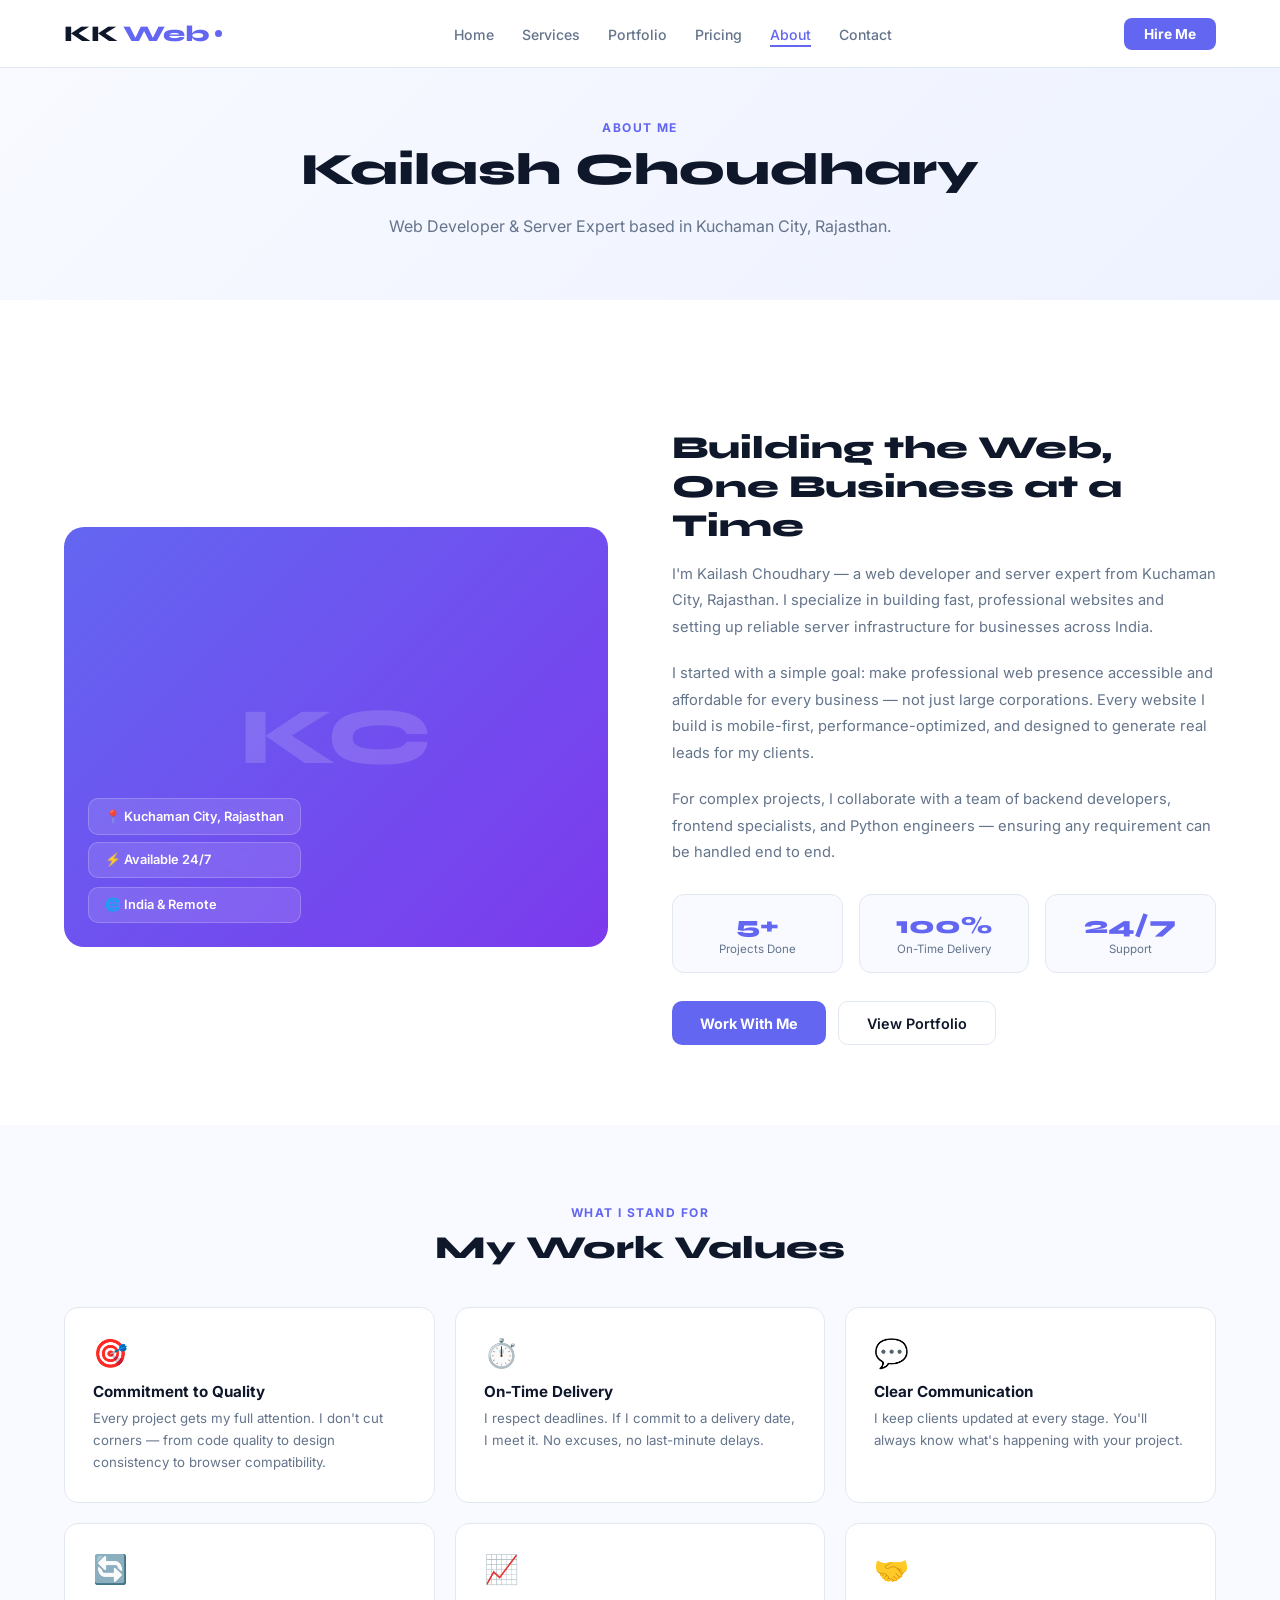
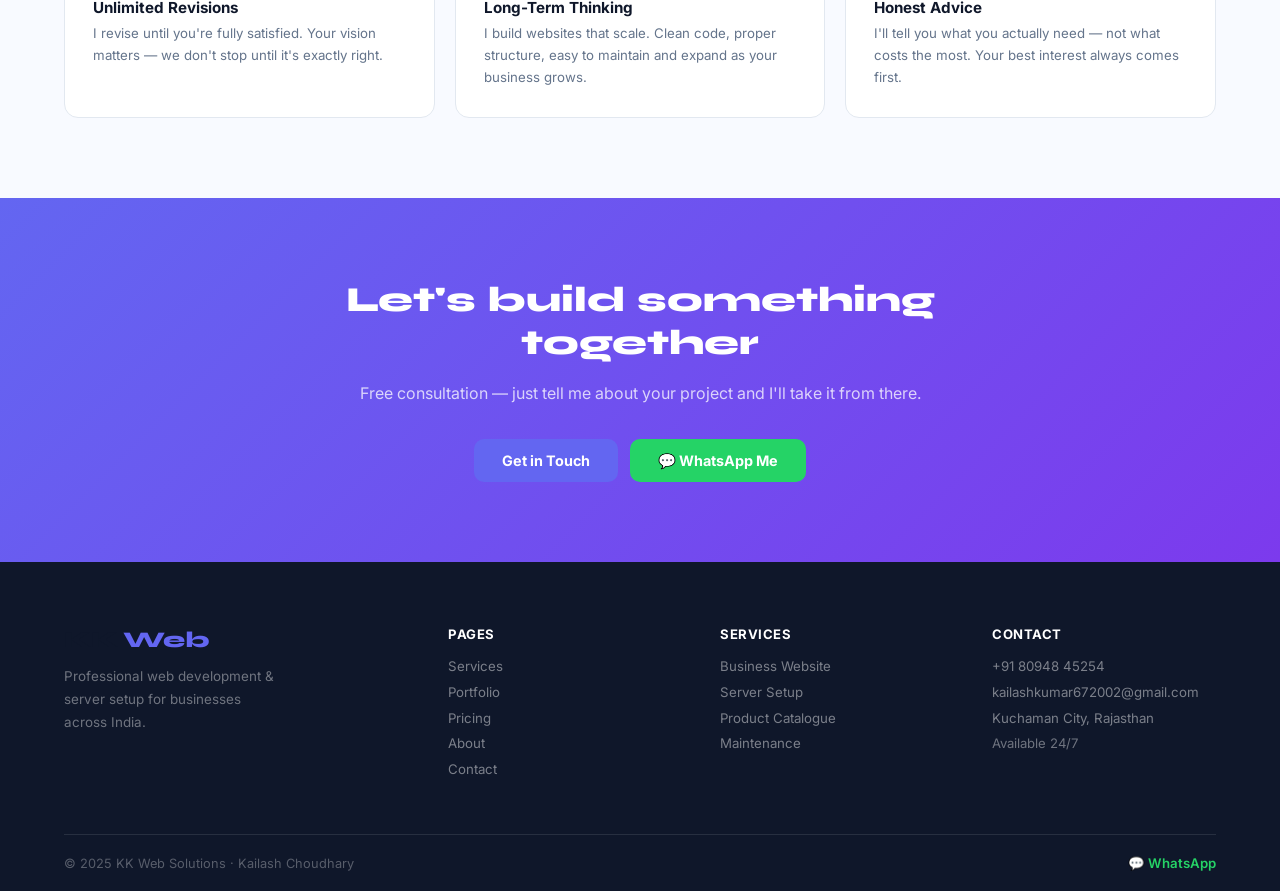
==== about.html @ 5580b055 "Add files via upload" ====
<!DOCTYPE html>
<html lang="en">
<head>
  <meta charset="UTF-8"/><meta name="viewport" content="width=device-width, initial-scale=1.0"/>
  <title>About — KK Web Solutions</title>
  <link rel="preconnect" href="https://fonts.googleapis.com"/>
  <link href="https://fonts.googleapis.com/css2?family=Inter:wght@400;500;600;700;800;900&family=Syne:wght@700;800&display=swap" rel="stylesheet"/>
  <link rel="stylesheet" href="style.css"/>
</head>
<body>
<nav class="navbar"><a href="index.html" class="nav-logo">KK<span>Web</span><div class="nav-dot"></div></a><ul class="nav-links"><li><a href="index.html">Home</a></li><li><a href="services.html">Services</a></li><li><a href="portfolio.html">Portfolio</a></li><li><a href="pricing.html">Pricing</a></li><li><a href="about.html" class="active">About</a></li><li><a href="contact.html">Contact</a></li></ul><a href="contact.html" class="nav-cta">Hire Me</a><button class="hamburger" onclick="toggleMenu()">☰</button></nav>
<div class="mobile-menu" id="mobileMenu"><a href="index.html" onclick="closeMenu()">Home</a><a href="services.html" onclick="closeMenu()">Services</a><a href="portfolio.html" onclick="closeMenu()">Portfolio</a><a href="pricing.html" onclick="closeMenu()">Pricing</a><a href="about.html" onclick="closeMenu()">About</a><a href="contact.html" onclick="closeMenu()">Contact</a></div>

<div class="page-hero">
  <span class="eyebrow">About Me</span>
  <h1>Kailash Choudhary</h1>
  <p>Web Developer & Server Expert based in Kuchaman City, Rajasthan.</p>
</div>

<section class="section">
  <div class="container">
    <div class="about-grid">
      <div class="about-img-box">
        <div class="about-avatar">KC</div>
        <div class="about-badge-stack">
          <div class="about-badge">📍 Kuchaman City, Rajasthan</div>
          <div class="about-badge">⚡ Available 24/7</div>
          <div class="about-badge">🌐 India & Remote</div>
        </div>
      </div>
      <div class="about-content">
        <h2>Building the Web, One Business at a Time</h2>
        <p>I'm Kailash Choudhary — a web developer and server expert from Kuchaman City, Rajasthan. I specialize in building fast, professional websites and setting up reliable server infrastructure for businesses across India.</p>
        <p>I started with a simple goal: make professional web presence accessible and affordable for every business — not just large corporations. Every website I build is mobile-first, performance-optimized, and designed to generate real leads for my clients.</p>
        <p>For complex projects, I collaborate with a team of backend developers, frontend specialists, and Python engineers — ensuring any requirement can be handled end to end.</p>
        <div class="about-stats">
          <div class="ab-stat"><div class="ab-stat-n">5+</div><div class="ab-stat-l">Projects Done</div></div>
          <div class="ab-stat"><div class="ab-stat-n">100%</div><div class="ab-stat-l">On-Time Delivery</div></div>
          <div class="ab-stat"><div class="ab-stat-n">24/7</div><div class="ab-stat-l">Support</div></div>
        </div>
        <div style="display:flex;gap:12px;flex-wrap:wrap">
          <a href="contact.html" class="btn-primary">Work With Me</a>
          <a href="portfolio.html" class="btn-secondary">View Portfolio</a>
        </div>
      </div>
    </div>
  </div>
</section>

<section class="section bg2">
  <div class="container">
    <div class="section-head center">
      <div class="eyebrow">What I Stand For</div>
      <h2 class="s-title">My Work Values</h2>
    </div>
    <div class="why-grid">
      <div class="why-card"><div class="why-icon">🎯</div><h3>Commitment to Quality</h3><p>Every project gets my full attention. I don't cut corners — from code quality to design consistency to browser compatibility.</p></div>
      <div class="why-card"><div class="why-icon">⏱️</div><h3>On-Time Delivery</h3><p>I respect deadlines. If I commit to a delivery date, I meet it. No excuses, no last-minute delays.</p></div>
      <div class="why-card"><div class="why-icon">💬</div><h3>Clear Communication</h3><p>I keep clients updated at every stage. You'll always know what's happening with your project.</p></div>
      <div class="why-card"><div class="why-icon">🔄</div><h3>Unlimited Revisions</h3><p>I revise until you're fully satisfied. Your vision matters — we don't stop until it's exactly right.</p></div>
      <div class="why-card"><div class="why-icon">📈</div><h3>Long-Term Thinking</h3><p>I build websites that scale. Clean code, proper structure, easy to maintain and expand as your business grows.</p></div>
      <div class="why-card"><div class="why-icon">🤝</div><h3>Honest Advice</h3><p>I'll tell you what you actually need — not what costs the most. Your best interest always comes first.</p></div>
    </div>
  </div>
</section>

<section class="cta-section">
  <div class="container"><div class="cta-inner"><h2>Let's build something together</h2><p>Free consultation — just tell me about your project and I'll take it from there.</p><div class="cta-btns"><a href="contact.html" class="btn-primary">Get in Touch</a><a href="https://wa.me/918094845254" target="_blank" class="btn-wa">💬 WhatsApp Me</a></div></div></div>
</section>

<footer class="footer"><div class="container"><div class="footer-top"><div class="footer-brand"><div class="nav-logo" style="margin-bottom:.75rem">KK<span>Web</span></div><p>Professional web development & server setup for businesses across India.</p></div><div class="footer-links-col"><h4>Pages</h4><a href="services.html">Services</a><a href="portfolio.html">Portfolio</a><a href="pricing.html">Pricing</a><a href="about.html">About</a><a href="contact.html">Contact</a></div><div class="footer-links-col"><h4>Services</h4><a href="services.html">Business Website</a><a href="services.html">Server Setup</a><a href="services.html">Product Catalogue</a><a href="services.html">Maintenance</a></div><div class="footer-links-col"><h4>Contact</h4><a href="tel:+918094845254">+91 80948 45254</a><a href="mailto:kailashkumar672002@gmail.com">kailashkumar672002@gmail.com</a><a href="#">Kuchaman City, Rajasthan</a><span style="color:rgba(255,255,255,.4);font-size:.82rem">Available 24/7</span></div></div><div class="footer-bottom"><p>© 2025 KK Web Solutions · Kailash Choudhary</p><a href="https://wa.me/918094845254" target="_blank" class="footer-wa">💬 WhatsApp</a></div></div></footer>
<script src="main.js"></script>
</body></html>
---- style.css ----
*,*::before,*::after{box-sizing:border-box;margin:0;padding:0}
:root{--primary:#0f172a;--accent:#6366f1;--accent2:#22d3ee;--text:#0f172a;--muted:#64748b;--border:#e2e8f0;--bg:#fff;--bg2:#f8faff;--r:14px}
html{scroll-behavior:smooth}
body{font-family:'Inter',sans-serif;color:var(--text);background:var(--bg);overflow-x:hidden}

/* NAV */
.navbar{position:fixed;top:0;left:0;right:0;z-index:999;background:rgba(255,255,255,.95);backdrop-filter:blur(12px);border-bottom:1px solid var(--border);padding:0 5%;display:flex;align-items:center;justify-content:space-between;height:68px}
.nav-logo{font-family:'Syne',sans-serif;font-size:1.4rem;font-weight:800;color:var(--primary);text-decoration:none;display:flex;align-items:center;gap:5px}
.nav-logo span{color:var(--accent)}
.nav-dot{width:7px;height:7px;border-radius:50%;background:var(--accent);animation:pulse 2s infinite}
@keyframes pulse{0%,100%{transform:scale(1);opacity:1}50%{transform:scale(1.5);opacity:.5}}
.nav-links{display:flex;gap:1.75rem;list-style:none}
.nav-links a{text-decoration:none;color:var(--muted);font-weight:500;font-size:.88rem;transition:color .2s;padding-bottom:2px;border-bottom:2px solid transparent}
.nav-links a:hover,.nav-links a.active{color:var(--accent);border-bottom-color:var(--accent)}
.nav-cta{background:var(--accent);color:#fff;padding:.5rem 1.25rem;border-radius:8px;font-weight:700;font-size:.86rem;text-decoration:none;transition:background .2s;white-space:nowrap}
.nav-cta:hover{background:#4f46e5}
.hamburger{display:none;background:none;border:none;cursor:pointer;font-size:1.5rem;color:var(--text)}
.mobile-menu{display:none;position:fixed;top:68px;left:0;right:0;background:#fff;border-bottom:1px solid var(--border);padding:1rem 5%;z-index:998;flex-direction:column}
.mobile-menu.open{display:flex}
.mobile-menu a{padding:.85rem 0;color:var(--text);text-decoration:none;font-weight:600;border-bottom:1px solid var(--border);font-size:.95rem}

/* HERO */
.hero{min-height:100vh;padding:120px 5% 80px;display:flex;align-items:center;background:linear-gradient(135deg,#f8faff 0%,#eef2ff 60%,#f0fdff 100%);position:relative;overflow:hidden}
.hero::before{content:'';position:absolute;top:-150px;right:-150px;width:500px;height:500px;background:radial-gradient(circle,rgba(99,102,241,.1) 0%,transparent 70%);border-radius:50%}
.hero-inner{max-width:1200px;margin:0 auto;width:100%;display:grid;grid-template-columns:1fr 1fr;gap:4rem;align-items:center;position:relative;z-index:1}
.hero-badge{display:inline-flex;align-items:center;gap:6px;background:#eef2ff;color:var(--accent);padding:.4rem 1rem;border-radius:50px;font-size:.78rem;font-weight:600;letter-spacing:.04em;margin-bottom:1.25rem;border:1px solid #c7d2fe}
.hero h1{font-family:'Syne',sans-serif;font-size:clamp(1.9rem,3.5vw,3rem);font-weight:800;line-height:1.15;color:var(--primary);margin-bottom:1.25rem}
.hero h1 em{color:var(--accent);font-style:normal}
.hero p{font-size:.97rem;color:var(--muted);line-height:1.75;margin-bottom:2rem;max-width:480px}
.hero-btns{display:flex;gap:12px;flex-wrap:wrap;margin-bottom:2rem}
.hero-trust{display:flex;align-items:center;gap:1.25rem}
.trust-item{display:flex;flex-direction:column}
.trust-num{font-family:'Syne',sans-serif;font-weight:800;font-size:1.1rem;color:var(--primary)}
.trust-label{font-size:.72rem;color:var(--muted);margin-top:1px}
.trust-div{width:1px;height:32px;background:var(--border)}

/* HERO CARD */
.hero-visual{display:flex;align-items:center;justify-content:center;position:relative}
.hero-card{background:#fff;border-radius:20px;padding:1.75rem;box-shadow:0 20px 60px rgba(0,0,0,.1);width:100%;max-width:360px;border:1px solid var(--border);position:relative}
.float-badge{position:absolute;background:#fff;border-radius:10px;padding:.5rem .9rem;box-shadow:0 8px 24px rgba(0,0,0,.1);font-size:.78rem;font-weight:600;display:flex;align-items:center;gap:5px;border:1px solid var(--border);animation:floatY 3s ease-in-out infinite;white-space:nowrap}
.fb1{top:-16px;right:-10px}
.fb2{bottom:16px;left:-20px;animation-delay:1s}
@keyframes floatY{0%,100%{transform:translateY(0)}50%{transform:translateY(-8px)}}
.hc-top{display:flex;align-items:center;gap:10px;margin-bottom:1.25rem}
.hc-av{width:48px;height:48px;border-radius:50%;background:linear-gradient(135deg,var(--accent),var(--accent2));display:flex;align-items:center;justify-content:center;color:#fff;font-family:'Syne',sans-serif;font-weight:800;font-size:1rem;flex-shrink:0}
.hc-name{font-weight:700;font-size:.92rem}
.hc-role{font-size:.74rem;color:var(--muted)}
.hc-status{margin-left:auto;background:#dcfce7;color:#16a34a;font-size:.7rem;font-weight:600;padding:.22rem .65rem;border-radius:50px;white-space:nowrap}
.hc-tags{display:flex;flex-wrap:wrap;gap:6px;margin-bottom:1.25rem}
.hc-tag{background:#f1f5f9;color:var(--muted);font-size:.72rem;font-weight:600;padding:.25rem .65rem;border-radius:6px}
.hc-tag.on{background:#eef2ff;color:var(--accent)}
.hc-stats{display:grid;grid-template-columns:1fr 1fr 1fr;gap:8px}
.hc-stat{background:var(--bg2);border-radius:10px;padding:.65rem .5rem;text-align:center}
.hc-stat-n{font-family:'Syne',sans-serif;font-weight:800;font-size:1.15rem;color:var(--primary)}
.hc-stat-l{font-size:.65rem;color:var(--muted);margin-top:2px}

/* BUTTONS */
.btn-primary{background:var(--accent);color:#fff;padding:.8rem 1.75rem;border-radius:10px;font-weight:700;font-size:.9rem;text-decoration:none;transition:all .2s;display:inline-flex;align-items:center;gap:8px}
.btn-primary:hover{background:#4f46e5;transform:translateY(-2px);box-shadow:0 8px 24px rgba(99,102,241,.3)}
.btn-secondary{background:#fff;color:var(--primary);padding:.8rem 1.75rem;border-radius:10px;font-weight:600;font-size:.9rem;text-decoration:none;transition:all .2s;border:1.5px solid var(--border);display:inline-flex;align-items:center;gap:8px}
.btn-secondary:hover{border-color:var(--accent);color:var(--accent)}
.btn-wa{background:#25d366;color:#fff;padding:.8rem 1.75rem;border-radius:10px;font-weight:700;font-size:.9rem;text-decoration:none;transition:all .2s;display:inline-flex;align-items:center;gap:8px}
.btn-wa:hover{background:#22c35e}

/* SECTIONS */
section.section{padding:5rem 5%}
.container{max-width:1200px;margin:0 auto}
.bg-dark{background:var(--primary)}
.bg2{background:var(--bg2)}
.eyebrow{font-size:.75rem;font-weight:700;letter-spacing:.12em;text-transform:uppercase;color:var(--accent);margin-bottom:.5rem}
.eyebrow.light{color:var(--accent2)}
.s-title{font-family:'Syne',sans-serif;font-size:clamp(1.5rem,2.8vw,2rem);font-weight:800;color:var(--primary);margin-bottom:.75rem}
.s-title.light{color:#fff}
.s-sub{font-size:.95rem;color:var(--muted);max-width:540px;line-height:1.7;margin-bottom:2.5rem}
.center-text{text-align:center}
.section-head.center{text-align:center;margin-bottom:2.5rem}
.section-head.center .s-sub{margin:0 auto 2.5rem}

/* SERVICES MINI */
.services-mini-grid{display:grid;grid-template-columns:repeat(4,1fr);gap:20px}
.svc-mini{background:rgba(255,255,255,.06);border:1px solid rgba(255,255,255,.1);border-radius:var(--r);padding:1.75rem;transition:all .3s}
.svc-mini:hover{background:rgba(255,255,255,.1);transform:translateY(-4px)}
.svc-mini-icon{font-size:1.75rem;margin-bottom:1rem}
.svc-mini h3{font-size:.95rem;font-weight:700;color:#fff;margin-bottom:.5rem}
.svc-mini p{font-size:.82rem;color:rgba(255,255,255,.55);line-height:1.6;margin-bottom:.75rem}
.svc-mini a{font-size:.8rem;font-weight:600;color:var(--accent2);text-decoration:none}
.svc-mini a:hover{text-decoration:underline}

/* PROCESS */
.process-steps{display:grid;grid-template-columns:repeat(4,1fr);gap:24px;position:relative}
.process-steps::before{content:'';position:absolute;top:28px;left:10%;right:10%;height:2px;background:linear-gradient(90deg,var(--accent),var(--accent2))}
.step{text-align:center;position:relative;z-index:1}
.step-num{width:56px;height:56px;border-radius:50%;background:#fff;border:2.5px solid var(--accent);display:flex;align-items:center;justify-content:center;margin:0 auto 1rem;font-family:'Syne',sans-serif;font-weight:800;font-size:1.1rem;color:var(--accent);box-shadow:0 4px 16px rgba(99,102,241,.15)}
.step h3{font-size:.95rem;font-weight:700;margin-bottom:.4rem}
.step p{font-size:.82rem;color:var(--muted);line-height:1.6}

/* WHY */
.why-grid{display:grid;grid-template-columns:repeat(3,1fr);gap:20px}
.why-card{padding:1.75rem;border-radius:var(--r);background:#fff;border:1.5px solid var(--border);transition:all .3s}
.why-card:hover{border-color:var(--accent);transform:translateY(-4px);box-shadow:0 10px 30px rgba(99,102,241,.1)}
.why-icon{font-size:1.75rem;margin-bottom:.75rem}
.why-card h3{font-size:.95rem;font-weight:700;margin-bottom:.4rem}
.why-card p{font-size:.83rem;color:var(--muted);line-height:1.65}

/* CTA */
.cta-section{background:linear-gradient(135deg,var(--accent),#7c3aed);padding:5rem 5%}
.cta-inner{max-width:700px;margin:0 auto;text-align:center}
.cta-inner h2{font-family:'Syne',sans-serif;font-size:clamp(1.5rem,3vw,2.2rem);font-weight:800;color:#fff;margin-bottom:1rem}
.cta-inner p{color:rgba(255,255,255,.75);font-size:1rem;margin-bottom:2rem;line-height:1.7}
.cta-btns{display:flex;gap:12px;justify-content:center;flex-wrap:wrap}

/* PAGE HERO */
.page-hero{padding:120px 5% 60px;background:linear-gradient(135deg,#f8faff,#eef2ff);text-align:center}
.page-hero .eyebrow{display:block;margin-bottom:.5rem}
.page-hero h1{font-family:'Syne',sans-serif;font-size:clamp(1.8rem,4vw,2.8rem);font-weight:800;color:var(--primary);margin-bottom:1rem}
.page-hero p{font-size:1rem;color:var(--muted);max-width:560px;margin:0 auto;line-height:1.75}

/* SERVICES PAGE */
.services-grid{display:grid;grid-template-columns:repeat(3,1fr);gap:24px;margin-top:3rem}
.svc-card{background:#fff;border-radius:var(--r);padding:2rem;border:1.5px solid var(--border);transition:all .3s;position:relative;overflow:hidden}
.svc-card::before{content:'';position:absolute;top:0;left:0;right:0;height:3px;background:linear-gradient(90deg,var(--accent),var(--accent2));transform:scaleX(0);transition:transform .3s}
.svc-card:hover{transform:translateY(-6px);box-shadow:0 20px 50px rgba(0,0,0,.08)}
.svc-card:hover::before{transform:scaleX(1)}
.svc-icon{width:52px;height:52px;border-radius:12px;display:flex;align-items:center;justify-content:center;font-size:1.4rem;margin-bottom:1.25rem}
.svc-card h3{font-size:1.05rem;font-weight:700;margin-bottom:.5rem}
.svc-card p{font-size:.87rem;color:var(--muted);line-height:1.65;margin-bottom:1rem}
.svc-features{list-style:none;margin-bottom:1.25rem}
.svc-features li{font-size:.82rem;color:var(--muted);padding:.3rem 0;display:flex;align-items:center;gap:7px;border-bottom:1px solid var(--border)}
.svc-features li::before{content:'✓';color:var(--accent);font-weight:700;flex-shrink:0}
.svc-price{font-weight:700;color:var(--accent);font-size:.92rem;padding-top:.5rem}

/* PORTFOLIO */
.portfolio-grid{display:grid;grid-template-columns:repeat(2,1fr);gap:28px;margin-top:3rem}
.proj-card{border-radius:var(--r);overflow:hidden;border:1.5px solid var(--border);transition:all .3s;background:#fff}
.proj-card:hover{transform:translateY(-4px);box-shadow:0 16px 40px rgba(0,0,0,.1)}
.proj-thumb{height:200px;display:flex;align-items:center;justify-content:center}
.proj-body{padding:1.5rem}
.proj-tag{font-size:.7rem;font-weight:700;letter-spacing:.08em;text-transform:uppercase;color:var(--accent);background:#eef2ff;padding:.22rem .65rem;border-radius:4px;display:inline-block;margin-bottom:.75rem}
.proj-body h3{font-size:1rem;font-weight:700;margin-bottom:.35rem}
.proj-body p{font-size:.83rem;color:var(--muted);line-height:1.6;margin-bottom:1rem}
.proj-link{font-size:.83rem;font-weight:600;color:var(--accent);text-decoration:none}
.proj-link:hover{text-decoration:underline}

/* SKILLS */
.skills-grid{display:grid;grid-template-columns:repeat(2,1fr);gap:3rem;margin-top:3rem}
.skill-group h3{font-size:.95rem;font-weight:700;margin-bottom:1.25rem;padding-bottom:.6rem;border-bottom:2px solid var(--border)}
.skill-item{margin-bottom:1rem}
.skill-top{display:flex;justify-content:space-between;margin-bottom:.38rem}
.skill-name{font-size:.85rem;font-weight:600}
.skill-pct{font-size:.78rem;color:var(--accent);font-weight:700}
.skill-bar{height:5px;background:#e2e8f0;border-radius:3px;overflow:hidden}
.skill-fill{height:100%;border-radius:3px;background:linear-gradient(90deg,var(--accent),var(--accent2))}

/* PRICING */
.pricing-grid{display:grid;grid-template-columns:repeat(3,1fr);gap:24px;margin-top:3rem}
.price-card{border-radius:var(--r);border:1.5px solid var(--border);padding:2rem;transition:all .3s;position:relative;background:#fff}
.price-card.featured{background:var(--primary);border-color:var(--primary)}
.feat-badge{position:absolute;top:-13px;left:50%;transform:translateX(-50%);background:linear-gradient(90deg,var(--accent),var(--accent2));color:#fff;font-size:.7rem;font-weight:700;padding:.3rem 1rem;border-radius:50px;white-space:nowrap}
.price-card:not(.featured):hover{transform:translateY(-6px);box-shadow:0 20px 50px rgba(0,0,0,.08)}
.p-label{font-size:.75rem;font-weight:700;letter-spacing:.08em;text-transform:uppercase;color:var(--muted);margin-bottom:.4rem}
.price-card.featured .p-label{color:rgba(255,255,255,.45)}
.p-name{font-family:'Syne',sans-serif;font-size:1.2rem;font-weight:800;margin-bottom:.4rem}
.price-card.featured .p-name{color:#fff}
.p-amount{font-family:'Syne',sans-serif;font-size:2.2rem;font-weight:800;color:var(--accent);margin-bottom:.2rem}
.price-card.featured .p-amount{color:var(--accent2)}
.p-desc{font-size:.8rem;color:var(--muted);margin-bottom:1.5rem}
.price-card.featured .p-desc{color:rgba(255,255,255,.45)}
.p-features{list-style:none;margin-bottom:1.75rem}
.p-feat{font-size:.84rem;color:var(--muted);padding:.4rem 0;border-bottom:1px solid var(--border);display:flex;align-items:flex-start;gap:8px}
.price-card.featured .p-feat{color:rgba(255,255,255,.65);border-bottom-color:rgba(255,255,255,.1)}
.p-feat::before{content:'✓';color:var(--accent);font-weight:700;flex-shrink:0;margin-top:1px}
.price-card.featured .p-feat::before{color:var(--accent2)}
.p-btn{display:block;text-align:center;padding:.82rem;border-radius:10px;font-weight:700;font-size:.88rem;text-decoration:none;background:#eef2ff;color:var(--accent);transition:all .2s}
.price-card.featured .p-btn{background:var(--accent);color:#fff}
.p-btn:hover{opacity:.85}

/* ABOUT */
.about-grid{display:grid;grid-template-columns:1fr 1fr;gap:4rem;align-items:center;margin-top:3rem}
.about-img-box{border-radius:20px;overflow:hidden;background:linear-gradient(135deg,var(--accent),#7c3aed);height:420px;display:flex;align-items:center;justify-content:center;position:relative}
.about-avatar{font-family:'Syne',sans-serif;font-size:5rem;font-weight:800;color:rgba(255,255,255,.15)}
.about-badge-stack{position:absolute;bottom:24px;left:24px;display:flex;flex-direction:column;gap:8px}
.about-badge{background:rgba(255,255,255,.12);backdrop-filter:blur(8px);border:1px solid rgba(255,255,255,.2);border-radius:10px;padding:.6rem 1rem;color:#fff;font-size:.8rem;font-weight:600}
.about-content h2{font-family:'Syne',sans-serif;font-size:clamp(1.5rem,2.5vw,2rem);font-weight:800;color:var(--primary);margin-bottom:1rem}
.about-content p{font-size:.92rem;color:var(--muted);line-height:1.8;margin-bottom:1.25rem}
.about-stats{display:grid;grid-template-columns:repeat(3,1fr);gap:16px;margin:1.75rem 0}
.ab-stat{text-align:center;padding:1rem;background:var(--bg2);border-radius:12px;border:1px solid var(--border)}
.ab-stat-n{font-family:'Syne',sans-serif;font-size:1.5rem;font-weight:800;color:var(--accent)}
.ab-stat-l{font-size:.72rem;color:var(--muted);margin-top:2px}

/* CONTACT */
.contact-grid{display:grid;grid-template-columns:1fr 1fr;gap:4rem;margin-top:3rem}
.contact-info{}
.ci-card{display:flex;align-items:flex-start;gap:14px;padding:1.25rem;background:var(--bg2);border-radius:12px;border:1px solid var(--border);margin-bottom:14px;transition:all .2s}
.ci-card:hover{border-color:var(--accent)}
.ci-icon{width:42px;height:42px;border-radius:10px;background:var(--accent);display:flex;align-items:center;justify-content:center;font-size:1.1rem;flex-shrink:0;color:#fff}
.ci-card h4{font-size:.78rem;color:var(--muted);margin-bottom:.2rem;font-weight:500}
.ci-card a,.ci-card p{color:var(--text);text-decoration:none;font-weight:600;font-size:.9rem;word-break:break-all}
.ci-card a:hover{color:var(--accent)}
.contact-form{background:#fff;border-radius:var(--r);border:1.5px solid var(--border);padding:2rem}
.contact-form h3{font-family:'Syne',sans-serif;font-weight:800;font-size:1.1rem;margin-bottom:1.5rem}
.cf{display:flex;flex-direction:column;gap:14px}
.f-row{display:grid;grid-template-columns:1fr 1fr;gap:14px}
.fg{display:flex;flex-direction:column;gap:5px}
.fg label{font-size:.78rem;color:var(--muted);font-weight:600;letter-spacing:.02em}
.fg input,.fg textarea,.fg select{background:var(--bg2);border:1.5px solid var(--border);border-radius:8px;padding:.72rem 1rem;color:var(--text);font-size:.88rem;font-family:inherit;outline:none;width:100%;transition:border-color .2s}
.fg input:focus,.fg textarea:focus,.fg select:focus{border-color:var(--accent);background:#fff}
.fg textarea{resize:vertical;min-height:110px}
.f-submit{background:var(--accent);color:#fff;border:none;padding:1rem;border-radius:10px;font-weight:700;font-size:.95rem;cursor:pointer;font-family:inherit;transition:all .2s;width:100%}
.f-submit:hover{background:#4f46e5;transform:translateY(-2px)}

/* FOOTER */
.footer{background:var(--primary);padding:4rem 5% 0}
.footer-top{display:grid;grid-template-columns:1.5fr 1fr 1fr 1fr;gap:3rem;padding-bottom:3rem;border-bottom:1px solid rgba(255,255,255,.1)}
.footer-brand p{font-size:.84rem;color:rgba(255,255,255,.4);line-height:1.7;max-width:220px;margin-top:.5rem}
.footer-links-col h4{font-size:.82rem;font-weight:700;color:#fff;letter-spacing:.04em;margin-bottom:1rem;text-transform:uppercase}
.footer-links-col a,.footer-links-col span{display:block;font-size:.83rem;color:rgba(255,255,255,.45);text-decoration:none;margin-bottom:.6rem;transition:color .2s}
.footer-links-col a:hover{color:#fff}
.footer-bottom{display:flex;align-items:center;justify-content:space-between;padding:1.25rem 0;font-size:.8rem;color:rgba(255,255,255,.3);flex-wrap:wrap;gap:10px}
.footer-wa{color:#25d366 !important;font-weight:600;text-decoration:none;font-size:.83rem}
.footer-wa:hover{text-decoration:underline}

/* MOBILE */
@media(max-width:768px){
  .nav-links,.nav-cta{display:none}
  .hamburger{display:block}
  .hero-inner{grid-template-columns:1fr;padding-top:100px}
  .hero-visual{display:none}
  .services-mini-grid,.services-grid,.why-grid,.pricing-grid{grid-template-columns:1fr}
  .portfolio-grid,.skills-grid,.about-grid,.contact-grid{grid-template-columns:1fr}
  .process-steps{grid-template-columns:repeat(2,1fr)}
  .process-steps::before{display:none}
  .footer-top{grid-template-columns:1fr 1fr}
  .footer-bottom{flex-direction:column;text-align:center}
  .f-row{grid-template-columns:1fr}
}
@media(max-width:480px){
  .footer-top{grid-template-columns:1fr}
  .hero-trust{flex-wrap:wrap;gap:.75rem}
}
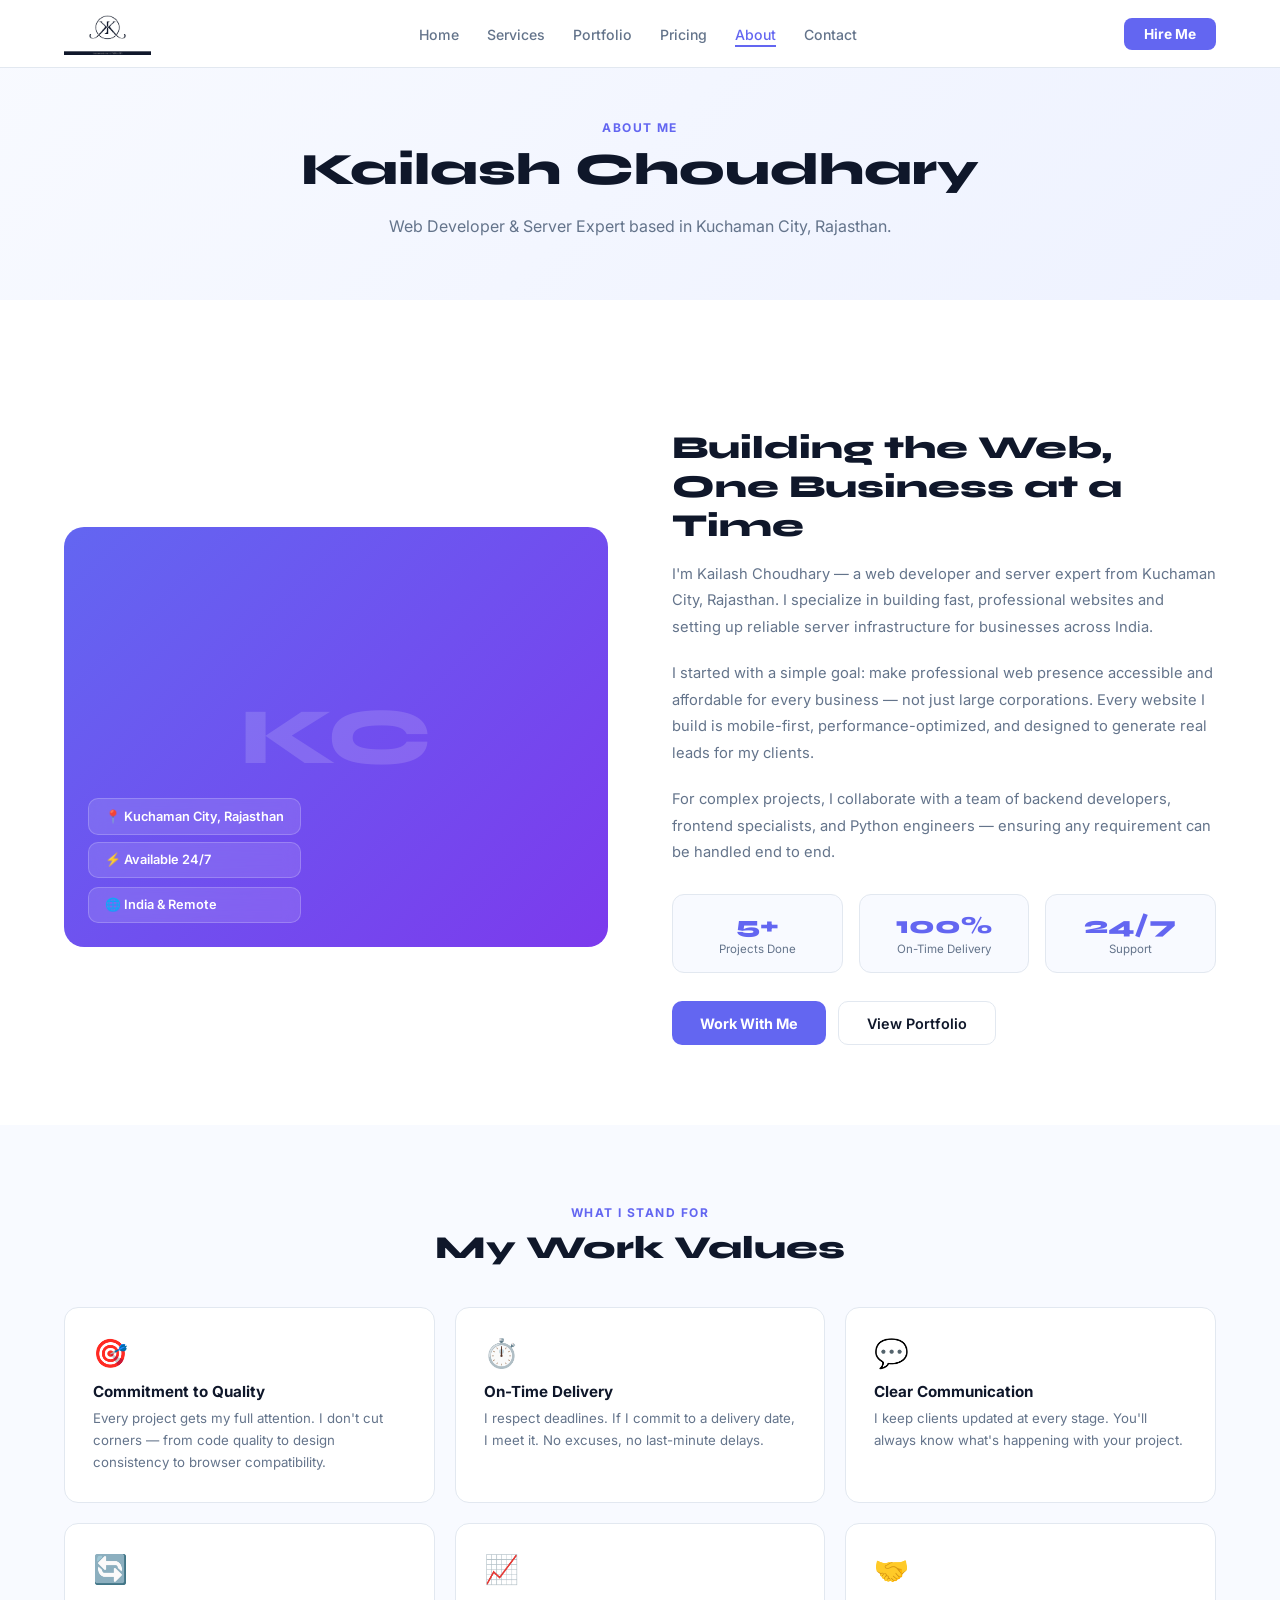
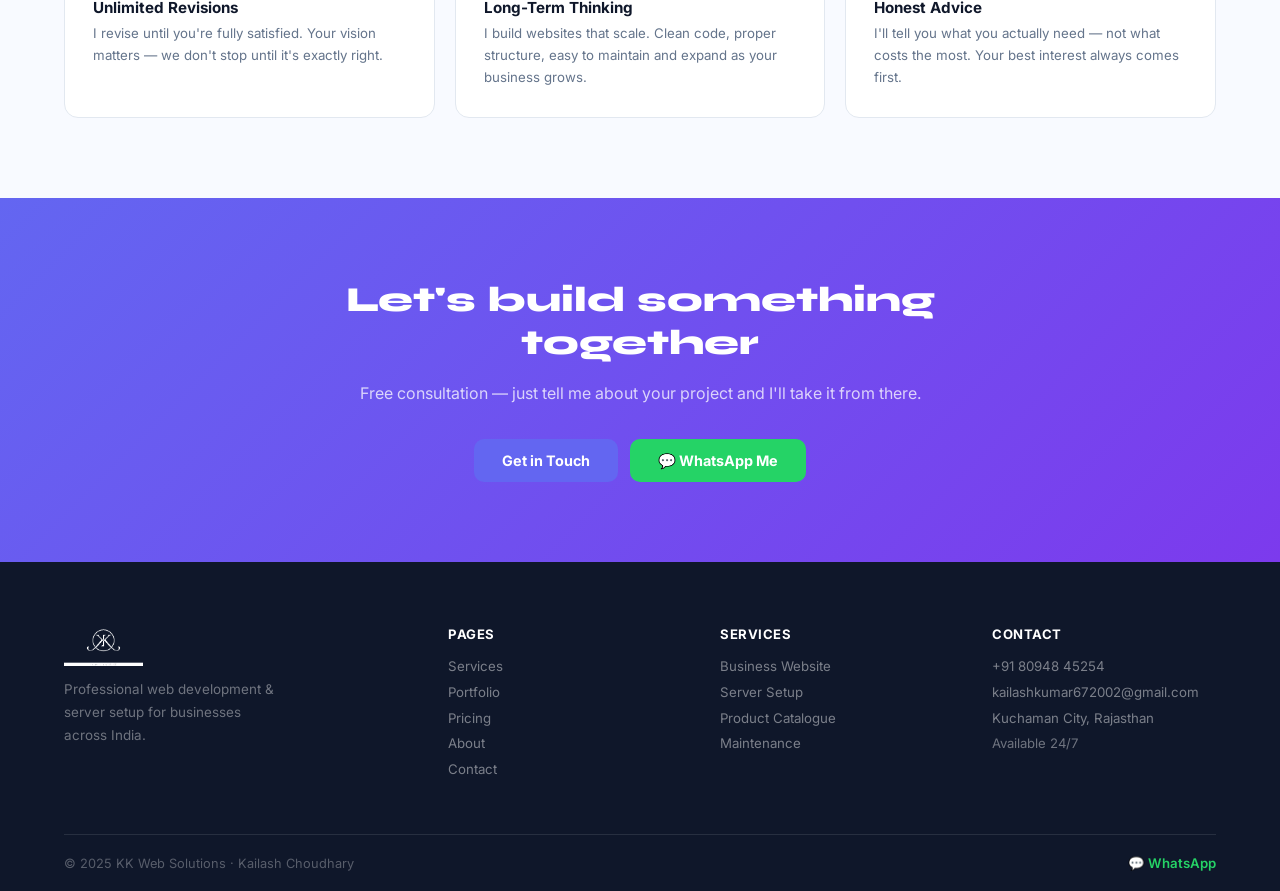
==== commit 4fe83006: "Add files via upload" ====
--- a/about.html
+++ b/about.html
@@ -8,7 +8,7 @@
   <link rel="stylesheet" href="style.css"/>
 </head>
 <body>
-<nav class="navbar"><a href="index.html" class="nav-logo">KK<span>Web</span><div class="nav-dot"></div></a><ul class="nav-links"><li><a href="index.html">Home</a></li><li><a href="services.html">Services</a></li><li><a href="portfolio.html">Portfolio</a></li><li><a href="pricing.html">Pricing</a></li><li><a href="about.html" class="active">About</a></li><li><a href="contact.html">Contact</a></li></ul><a href="contact.html" class="nav-cta">Hire Me</a><button class="hamburger" onclick="toggleMenu()">☰</button></nav>
+<nav class="navbar"><a href="index.html" class="nav-logo"><img src="logo.png" alt="KK Web Solutions" class="nav-logo-img"/></a><ul class="nav-links"><li><a href="index.html">Home</a></li><li><a href="services.html">Services</a></li><li><a href="portfolio.html">Portfolio</a></li><li><a href="pricing.html">Pricing</a></li><li><a href="about.html" class="active">About</a></li><li><a href="contact.html">Contact</a></li></ul><a href="contact.html" class="nav-cta">Hire Me</a><button class="hamburger" onclick="toggleMenu()">☰</button></nav>
 <div class="mobile-menu" id="mobileMenu"><a href="index.html" onclick="closeMenu()">Home</a><a href="services.html" onclick="closeMenu()">Services</a><a href="portfolio.html" onclick="closeMenu()">Portfolio</a><a href="pricing.html" onclick="closeMenu()">Pricing</a><a href="about.html" onclick="closeMenu()">About</a><a href="contact.html" onclick="closeMenu()">Contact</a></div>
 
 <div class="page-hero">
@@ -68,6 +68,6 @@
   <div class="container"><div class="cta-inner"><h2>Let's build something together</h2><p>Free consultation — just tell me about your project and I'll take it from there.</p><div class="cta-btns"><a href="contact.html" class="btn-primary">Get in Touch</a><a href="https://wa.me/918094845254" target="_blank" class="btn-wa">💬 WhatsApp Me</a></div></div></div>
 </section>
 
-<footer class="footer"><div class="container"><div class="footer-top"><div class="footer-brand"><div class="nav-logo" style="margin-bottom:.75rem">KK<span>Web</span></div><p>Professional web development & server setup for businesses across India.</p></div><div class="footer-links-col"><h4>Pages</h4><a href="services.html">Services</a><a href="portfolio.html">Portfolio</a><a href="pricing.html">Pricing</a><a href="about.html">About</a><a href="contact.html">Contact</a></div><div class="footer-links-col"><h4>Services</h4><a href="services.html">Business Website</a><a href="services.html">Server Setup</a><a href="services.html">Product Catalogue</a><a href="services.html">Maintenance</a></div><div class="footer-links-col"><h4>Contact</h4><a href="tel:+918094845254">+91 80948 45254</a><a href="mailto:kailashkumar672002@gmail.com">kailashkumar672002@gmail.com</a><a href="#">Kuchaman City, Rajasthan</a><span style="color:rgba(255,255,255,.4);font-size:.82rem">Available 24/7</span></div></div><div class="footer-bottom"><p>© 2025 KK Web Solutions · Kailash Choudhary</p><a href="https://wa.me/918094845254" target="_blank" class="footer-wa">💬 WhatsApp</a></div></div></footer>
+<footer class="footer"><div class="container"><div class="footer-top"><div class="footer-brand"><img src="logo.png" alt="KK Web Solutions" class="footer-logo-img"/><p>Professional web development & server setup for businesses across India.</p></div><div class="footer-links-col"><h4>Pages</h4><a href="services.html">Services</a><a href="portfolio.html">Portfolio</a><a href="pricing.html">Pricing</a><a href="about.html">About</a><a href="contact.html">Contact</a></div><div class="footer-links-col"><h4>Services</h4><a href="services.html">Business Website</a><a href="services.html">Server Setup</a><a href="services.html">Product Catalogue</a><a href="services.html">Maintenance</a></div><div class="footer-links-col"><h4>Contact</h4><a href="tel:+918094845254">+91 80948 45254</a><a href="mailto:kailashkumar672002@gmail.com">kailashkumar672002@gmail.com</a><a href="#">Kuchaman City, Rajasthan</a><span style="color:rgba(255,255,255,.4);font-size:.82rem">Available 24/7</span></div></div><div class="footer-bottom"><p>© 2025 KK Web Solutions · Kailash Choudhary</p><a href="https://wa.me/918094845254" target="_blank" class="footer-wa">💬 WhatsApp</a></div></div></footer>
 <script src="main.js"></script>
 </body></html>
--- a/style.css
+++ b/style.css
@@ -237,3 +237,24 @@
   .footer-top{grid-template-columns:1fr}
   .hero-trust{flex-wrap:wrap;gap:.75rem}
 }
+
+/* ── KK LOGO IMAGE ── */
+.nav-logo { padding: 8px 0; }
+.nav-logo-img {
+  height: 44px;
+  width: auto;
+  display: block;
+  object-fit: contain;
+}
+.footer-logo-img {
+  height: 40px;
+  width: auto;
+  display: block;
+  object-fit: contain;
+  margin-bottom: .75rem;
+  /* Footer is dark bg — invert to white */
+  filter: invert(1) brightness(2);
+}
+@media(max-width:768px) {
+  .nav-logo-img { height: 38px !important; }
+}
